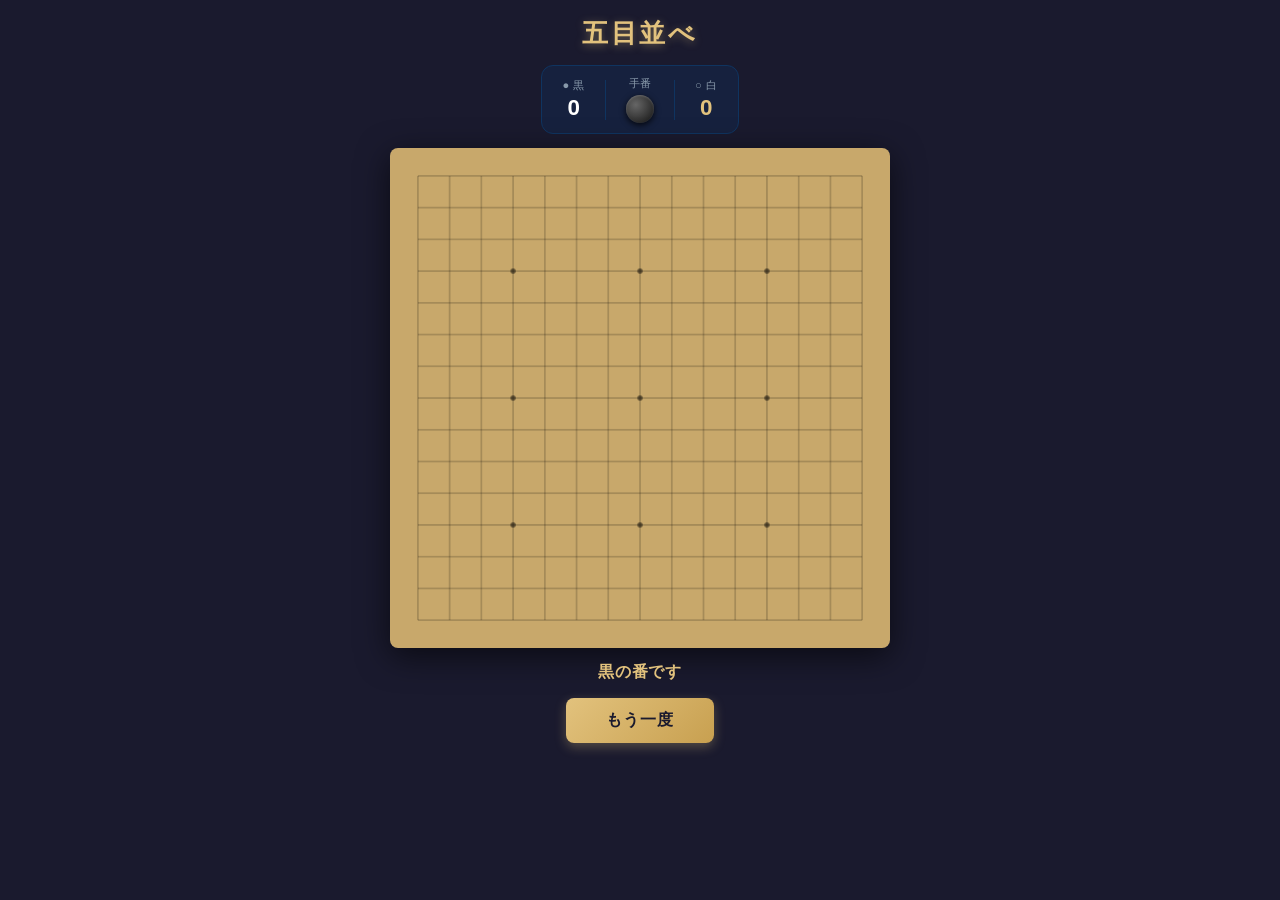
==== gomoku.html @ 5830f6ea "Add standalone gomoku.html for direct browser use Self-contained single-file version with all CSS an" ====
<!DOCTYPE html>
<html lang="ja">
<head>
  <meta charset="UTF-8">
  <meta name="viewport" content="width=device-width, initial-scale=1.0, user-scalable=no">
  <title>五目並べ</title>
  <style>
    * { box-sizing: border-box; margin: 0; padding: 0; }

    body {
      font-family: 'Segoe UI', sans-serif;
      background: #1a1a2e;
      min-height: 100dvh;
      display: flex;
      flex-direction: column;
      align-items: center;
      padding: 16px 8px;
      gap: 14px;
      touch-action: manipulation;
    }

    h1 {
      color: #e2c27d;
      font-size: 1.6rem;
      letter-spacing: 0.1em;
      text-shadow: 0 2px 8px rgba(226,194,125,0.4);
    }

    .info-bar {
      display: flex;
      align-items: center;
      gap: 20px;
      background: #16213e;
      border: 1px solid #0f3460;
      border-radius: 12px;
      padding: 10px 20px;
    }

    .score-box {
      display: flex;
      flex-direction: column;
      align-items: center;
      gap: 2px;
    }

    .score-label { font-size: 0.7rem; color: #8899aa; text-transform: uppercase; letter-spacing: 0.05em; }
    .score-value { font-size: 1.4rem; font-weight: bold; }
    .score-value.black { color: #ffffff; }
    .score-value.white { color: #e2c27d; }

    .divider { width: 1px; height: 40px; background: #0f3460; }

    .turn-indicator { display: flex; flex-direction: column; align-items: center; gap: 4px; }
    .turn-label { font-size: 0.7rem; color: #8899aa; text-transform: uppercase; }

    .turn-stone {
      width: 28px; height: 28px; border-radius: 50%;
      transition: all 0.3s ease;
    }
    .turn-stone.black {
      background: radial-gradient(circle at 35% 35%, #666, #111);
      box-shadow: 0 2px 6px rgba(0,0,0,0.8), inset 0 1px 2px rgba(255,255,255,0.2);
    }
    .turn-stone.white {
      background: radial-gradient(circle at 35% 35%, #fff, #bbb);
      box-shadow: 0 2px 6px rgba(0,0,0,0.5), inset 0 1px 2px rgba(255,255,255,0.8);
    }

    .board-wrap {
      padding: 12px;
      background: #c8a86b;
      border-radius: 8px;
      box-shadow: 0 8px 32px rgba(0,0,0,0.6);
      width: min(100vw - 16px, 500px);
    }

    canvas { display: block; width: 100%; height: auto; touch-action: none; }

    .status {
      font-size: 1rem;
      color: #e2c27d;
      text-align: center;
      min-height: 1.4em;
      font-weight: 600;
      letter-spacing: 0.05em;
    }
    .status.winner {
      font-size: 1.2rem;
      animation: pulse 0.9s ease-in-out infinite alternate;
    }
    @keyframes pulse {
      from { opacity: 0.8; transform: scale(1); }
      to   { opacity: 1;   transform: scale(1.06); }
    }

    .btn {
      padding: 12px 40px;
      font-size: 1rem;
      font-weight: 700;
      background: linear-gradient(135deg, #e2c27d, #c8a050);
      color: #1a1a2e;
      border: none;
      border-radius: 8px;
      cursor: pointer;
      letter-spacing: 0.05em;
      box-shadow: 0 4px 12px rgba(226,194,125,0.3);
      transition: transform 0.1s;
    }
    .btn:active { transform: scale(0.96); }
  </style>
</head>
<body>

<h1>五目並べ</h1>

<div class="info-bar">
  <div class="score-box">
    <span class="score-label">● 黒</span>
    <span class="score-value black" id="sb">0</span>
  </div>
  <div class="divider"></div>
  <div class="turn-indicator">
    <span class="turn-label">手番</span>
    <div class="turn-stone black" id="ts"></div>
  </div>
  <div class="divider"></div>
  <div class="score-box">
    <span class="score-label">○ 白</span>
    <span class="score-value white" id="sw">0</span>
  </div>
</div>

<div class="board-wrap">
  <canvas id="c"></canvas>
</div>

<div class="status" id="st">黒の番です</div>
<button class="btn" id="restart">もう一度</button>

<script>
const N = 15, CELL = 36, M = 18;
const SZ = CELL * (N - 1) + M * 2;
const canvas = document.getElementById('c');
canvas.width = canvas.height = SZ;
const ctx = canvas.getContext('2d');

let board, turn, winner, winLine, scores = {black:0, white:0};

function init() {
  board = Array.from({length:N}, () => Array(N).fill(null));
  turn = 'black'; winner = null; winLine = [];
  render(); updateUI();
}

function check(r, c, p) {
  const D = [[1,0],[0,1],[1,1],[1,-1]];
  for (const [dr,dc] of D) {
    const line = [[r,c]];
    for (let s=1;s<=4;s++) { const nr=r+dr*s,nc=c+dc*s; if(nr>=0&&nr<N&&nc>=0&&nc<N&&board[nr][nc]===p) line.push([nr,nc]); else break; }
    for (let s=1;s<=4;s++) { const nr=r-dr*s,nc=c-dc*s; if(nr>=0&&nr<N&&nc>=0&&nc<N&&board[nr][nc]===p) line.push([nr,nc]); else break; }
    if (line.length >= 5) return line;
  }
  return null;
}

function render() {
  ctx.clearRect(0,0,SZ,SZ);

  ctx.strokeStyle = 'rgba(0,0,0,0.35)'; ctx.lineWidth = 1;
  for (let i=0;i<N;i++) {
    const x=M+i*CELL, y=M+i*CELL;
    ctx.beginPath(); ctx.moveTo(x,M); ctx.lineTo(x,M+(N-1)*CELL); ctx.stroke();
    ctx.beginPath(); ctx.moveTo(M,y); ctx.lineTo(M+(N-1)*CELL,y); ctx.stroke();
  }

  ctx.fillStyle = 'rgba(0,0,0,0.5)';
  for (const [r,c] of [[3,3],[3,7],[3,11],[7,3],[7,7],[7,11],[11,3],[11,7],[11,11]]) {
    ctx.beginPath(); ctx.arc(M+c*CELL,M+r*CELL,3,0,Math.PI*2); ctx.fill();
  }

  for (let r=0;r<N;r++) for (let c=0;c<N;c++) if (board[r][c]) drawStone(r,c,board[r][c],false);

  if (winLine.length) {
    ctx.strokeStyle='#ff4444'; ctx.lineWidth=3;
    ctx.beginPath();
    ctx.moveTo(M+winLine[0][1]*CELL, M+winLine[0][0]*CELL);
    for (const [r,c] of winLine) ctx.lineTo(M+c*CELL,M+r*CELL);
    ctx.stroke();
    for (const [r,c] of winLine) drawStone(r,c,board[r][c],true);
  }
}

function drawStone(r,c,p,hi) {
  const x=M+c*CELL, y=M+r*CELL, rad=CELL*0.43;
  const g=ctx.createRadialGradient(x-rad*0.3,y-rad*0.3,rad*0.05,x,y,rad);
  if (p==='black') { g.addColorStop(0,hi?'#888':'#555'); g.addColorStop(1,'#111'); }
  else             { g.addColorStop(0,'#fff'); g.addColorStop(1,hi?'#ffe066':'#ccc'); }
  ctx.beginPath(); ctx.arc(x,y,rad,0,Math.PI*2);
  ctx.fillStyle=g; ctx.fill();
  ctx.strokeStyle=p==='black'?'rgba(255,255,255,0.1)':'rgba(0,0,0,0.3)'; ctx.lineWidth=1; ctx.stroke();
}

function updateUI() {
  document.getElementById('sb').textContent = scores.black;
  document.getElementById('sw').textContent = scores.white;
  const st = document.getElementById('st');
  const ts = document.getElementById('ts');
  if (winner) {
    st.textContent = `🎉 ${winner==='black'?'黒':'白'}の勝ち！`;
    st.className = 'status winner';
    ts.className = `turn-stone ${winner}`;
  } else {
    st.textContent = `${turn==='black'?'黒':'白'}の番です`;
    st.className = 'status';
    ts.className = `turn-stone ${turn}`;
  }
}

function getCell(clientX, clientY) {
  const rect = canvas.getBoundingClientRect();
  const sx = SZ / rect.width, sy = SZ / rect.height;
  const mx = (clientX - rect.left) * sx;
  const my = (clientY - rect.top)  * sy;
  return [Math.round((my - M) / CELL), Math.round((mx - M) / CELL)];
}

function place(r, c) {
  if (winner) return;
  if (r<0||r>=N||c<0||c>=N||board[r][c]) return;
  board[r][c] = turn;
  const line = check(r,c,turn);
  if (line) { winner=turn; winLine=line.slice(0,5); scores[turn]++; }
  else turn = turn==='black'?'white':'black';
  render(); updateUI();
}

canvas.addEventListener('click', e => {
  const [r,c] = getCell(e.clientX, e.clientY);
  place(r, c);
});

canvas.addEventListener('touchend', e => {
  e.preventDefault();
  const t = e.changedTouches[0];
  const [r,c] = getCell(t.clientX, t.clientY);
  place(r, c);
}, {passive: false});

document.getElementById('restart').addEventListener('click', init);

init();
</script>
</body>
</html>
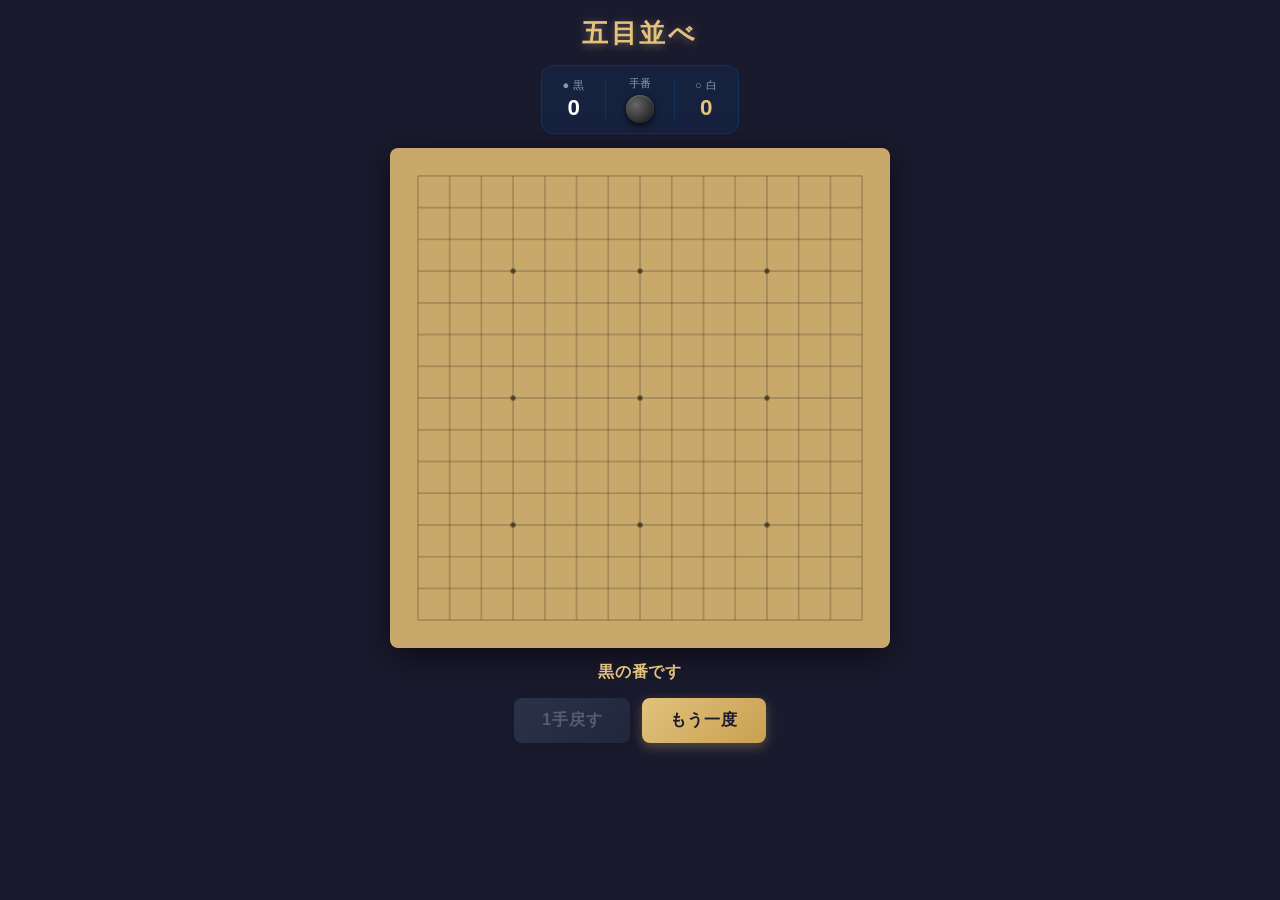
==== commit b905fde7: "Add undo button to Gomoku game Allows players to take back the last move, useful when mis-tapping on" ====
--- a/gomoku.html
+++ b/gomoku.html
@@ -93,20 +93,39 @@
       to   { opacity: 1;   transform: scale(1.06); }
     }
 
+    .btns {
+      display: flex;
+      gap: 12px;
+    }
+
     .btn {
-      padding: 12px 40px;
+      padding: 12px 28px;
       font-size: 1rem;
       font-weight: 700;
-      background: linear-gradient(135deg, #e2c27d, #c8a050);
-      color: #1a1a2e;
       border: none;
       border-radius: 8px;
       cursor: pointer;
       letter-spacing: 0.05em;
+      transition: transform 0.1s;
+    }
+    .btn:active { transform: scale(0.96); }
+
+    .btn-primary {
+      background: linear-gradient(135deg, #e2c27d, #c8a050);
+      color: #1a1a2e;
       box-shadow: 0 4px 12px rgba(226,194,125,0.3);
-      transition: transform 0.1s;
-    }
-    .btn:active { transform: scale(0.96); }
+    }
+
+    .btn-undo {
+      background: linear-gradient(135deg, #4a6080, #2e3f56);
+      color: #ccd8e8;
+      box-shadow: 0 4px 12px rgba(0,0,0,0.3);
+    }
+    .btn-undo:disabled {
+      opacity: 0.35;
+      cursor: default;
+      transform: none;
+    }
   </style>
 </head>
 <body>
@@ -135,7 +154,10 @@
 </div>
 
 <div class="status" id="st">黒の番です</div>
-<button class="btn" id="restart">もう一度</button>
+<div class="btns">
+  <button class="btn btn-undo" id="undo" disabled>1手戻す</button>
+  <button class="btn btn-primary" id="restart">もう一度</button>
+</div>
 
 <script>
 const N = 15, CELL = 36, M = 18;
@@ -144,11 +166,11 @@
 canvas.width = canvas.height = SZ;
 const ctx = canvas.getContext('2d');
 
-let board, turn, winner, winLine, scores = {black:0, white:0};
+let board, turn, winner, winLine, history, scores = {black:0, white:0};
 
 function init() {
   board = Array.from({length:N}, () => Array(N).fill(null));
-  turn = 'black'; winner = null; winLine = [];
+  turn = 'black'; winner = null; winLine = []; history = [];
   render(); updateUI();
 }
 
@@ -214,6 +236,7 @@
     st.className = 'status';
     ts.className = `turn-stone ${turn}`;
   }
+  document.getElementById('undo').disabled = history.length === 0;
 }
 
 function getCell(clientX, clientY) {
@@ -227,10 +250,22 @@
 function place(r, c) {
   if (winner) return;
   if (r<0||r>=N||c<0||c>=N||board[r][c]) return;
+  history.push({r, c, turn, winner, winLine: [...winLine]});
   board[r][c] = turn;
   const line = check(r,c,turn);
   if (line) { winner=turn; winLine=line.slice(0,5); scores[turn]++; }
   else turn = turn==='black'?'white':'black';
+  render(); updateUI();
+}
+
+function undo() {
+  if (!history.length) return;
+  const prev = history.pop();
+  if (winner) scores[winner]--;
+  board[prev.r][prev.c] = null;
+  turn = prev.turn;
+  winner = prev.winner;
+  winLine = prev.winLine;
   render(); updateUI();
 }
 
@@ -246,6 +281,7 @@
   place(r, c);
 }, {passive: false});
 
+document.getElementById('undo').addEventListener('click', undo);
 document.getElementById('restart').addEventListener('click', init);
 
 init();
